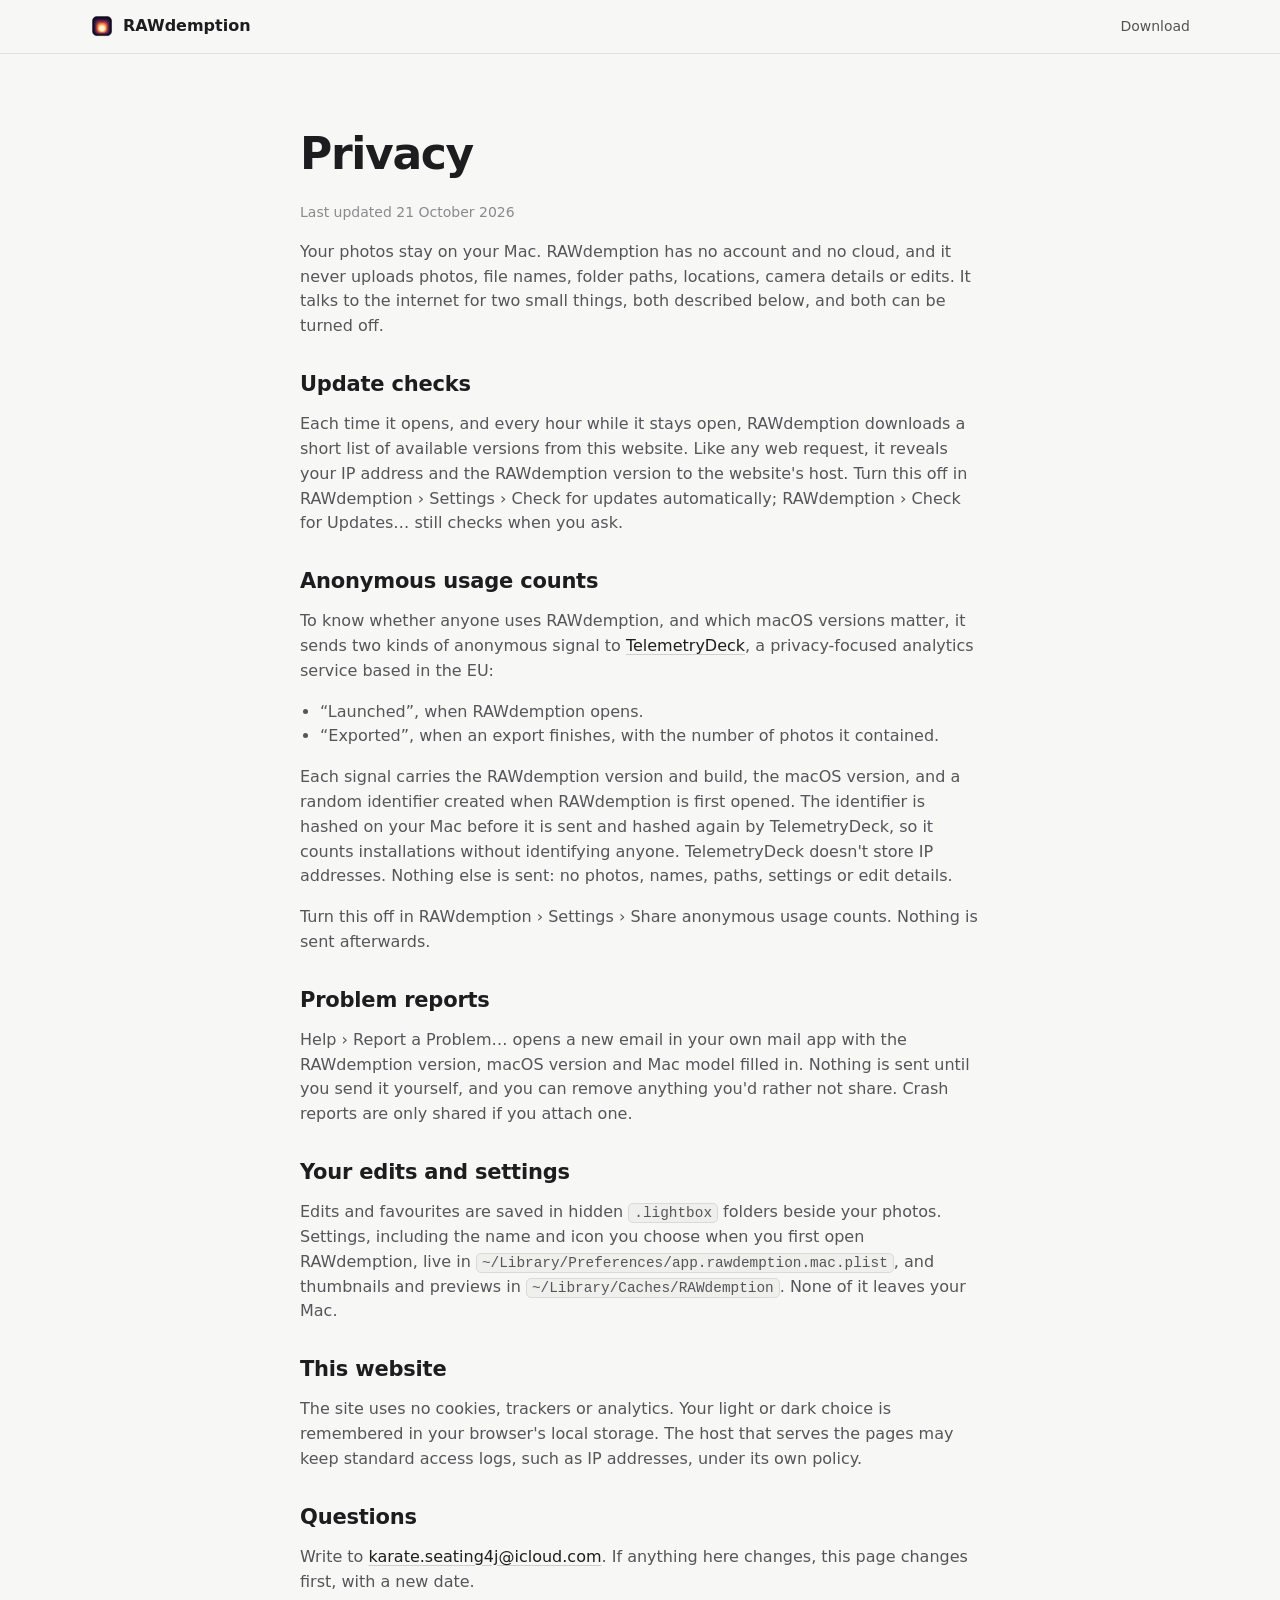
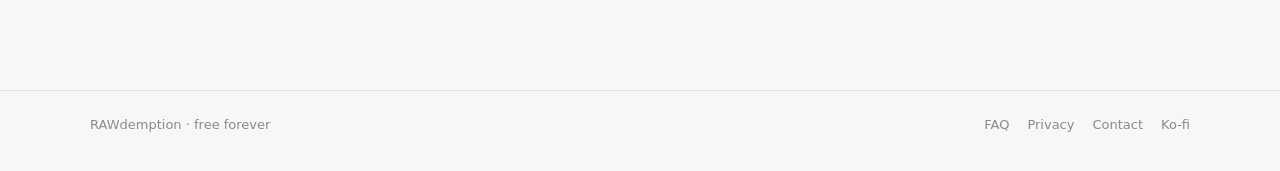
==== privacy.html @ 5b532ea3 "RAWdemption 0.9.7" ====
<!doctype html>
<html lang="en">
<head>
  <meta charset="utf-8">
  <meta name="viewport" content="width=device-width, initial-scale=1">
  <title>Privacy — RAWdemption</title>
  <meta name="description" content="What RAWdemption sends, and what it never does.">
  <link rel="icon" type="image/png" href="assets/favicon.png">
  <script>
    try { const t = localStorage.getItem("theme"); if (t === "light" || t === "dark") document.documentElement.dataset.theme = t; } catch (e) {}
  </script>
  <link rel="stylesheet" href="styles.css?v=4c919cba">
</head>
<body>

<nav class="nav solid">
  <div class="wrap">
    <a class="brand" href="./"><img src="assets/icon.png" alt="">RAWdemption</a>
    <div class="nav-links"><a href="./#download">Download</a></div>
  </div>
</nav>

<main class="doc">
  <div class="wrap">
    <h1>Privacy</h1>
    <p class="updated">Last updated 21 October 2026</p>

    <p>Your photos stay on your Mac. RAWdemption has no account and no cloud, and it never uploads photos, file names, folder paths, locations, camera details or edits. It talks to the internet for two small things, both described below, and both can be turned off.</p>

    <h2>Update checks</h2>
    <p>Each time it opens, and every hour while it stays open, RAWdemption downloads a short list of available versions from this website. Like any web request, it reveals your IP address and the RAWdemption version to the website's host. Turn this off in RAWdemption › Settings › Check for updates automatically; RAWdemption › Check for Updates… still checks when you ask.</p>

    <h2>Anonymous usage counts</h2>
    <p>To know whether anyone uses RAWdemption, and which macOS versions matter, it sends two kinds of anonymous signal to <a href="https://telemetrydeck.com/privacy/">TelemetryDeck</a>, a privacy-focused analytics service based in the EU:</p>
    <ul>
      <li>“Launched”, when RAWdemption opens.</li>
      <li>“Exported”, when an export finishes, with the number of photos it contained.</li>
    </ul>
    <p>Each signal carries the RAWdemption version and build, the macOS version, and a random identifier created when RAWdemption is first opened. The identifier is hashed on your Mac before it is sent and hashed again by TelemetryDeck, so it counts installations without identifying anyone. TelemetryDeck doesn't store IP addresses. Nothing else is sent: no photos, names, paths, settings or edit details.</p>
    <p>Turn this off in RAWdemption › Settings › Share anonymous usage counts. Nothing is sent afterwards.</p>

    <h2>Problem reports</h2>
    <p>Help › Report a Problem… opens a new email in your own mail app with the RAWdemption version, macOS version and Mac model filled in. Nothing is sent until you send it yourself, and you can remove anything you'd rather not share. Crash reports are only shared if you attach one.</p>

    <h2>Your edits and settings</h2>
    <p>Edits and favourites are saved in hidden <code>.lightbox</code> folders beside your photos. Settings, including the name and icon you choose when you first open RAWdemption, live in <code>~/Library/Preferences/app.rawdemption.mac.plist</code>, and thumbnails and previews in <code>~/Library/Caches/RAWdemption</code>. None of it leaves your Mac.</p>

    <h2>This website</h2>
    <p>The site uses no cookies, trackers or analytics. Your light or dark choice is remembered in your browser's local storage. The host that serves the pages may keep standard access logs, such as IP addresses, under its own policy.</p>

    <h2>Questions</h2>
    <p><span data-needs="contact">Write to <a class="addr" href="mailto:karate.seating4j@icloud.com" data-link="contact">karate.seating4j@icloud.com</a>. </span>If anything here changes, this page changes first, with a new date.</p>
  </div>
</main>

<footer>
  <div class="wrap">
    <span>RAWdemption · free forever</span>
    <div class="links">
      <a href="./#faq">FAQ</a>
      <a href="privacy.html">Privacy</a>
      <a href="mailto:karate.seating4j@icloud.com" data-link="contact">Contact</a>
      <a href="https://ko-fi.com/rawdemption" data-link="support">Ko-fi</a>
      <a href="#" data-link="patreon" hidden>Patreon</a>
    </div>
  </div>
</footer>
</body>
</html>
---- styles.css ----
/* RAWdemption — site. Flat like the app: neutral greys, solid panels, hairlines, one warm orange used sparingly. */

:root {
  --page: #f7f7f5; --page-2: #efefec; --card: #ffffff;
  --text: #1d1d1f; --text-2: #55555a; --text-3: #8a8a8f;
  --hairline: rgba(0, 0, 0, 0.09); --hairline-strong: rgba(0, 0, 0, 0.16);
  --btn: #1d1d1f; --btn-ink: #f7f7f5; --btn-hover: #333336;
  /* The app's own Light chrome */
  --w-panel: #f6f6f6; --w-panel-2: #ebebeb; --w-text: #1f1f1f; --w-text-2: #6b6b6b; --w-text-3: #9a9a9a; --w-hair: rgba(0, 0, 0, 0.1);
  --w-row: rgba(0, 0, 0, 0.06); --w-sel: rgba(0, 0, 0, 0.08); --knob: #919191; --track: rgba(0, 0, 0, 0.16); --fill: rgba(0, 0, 0, 0.42); --tick: rgba(0, 0, 0, 0.3);
  --brand: #e87333; --on-brand: #1a1a1a;
  --shadow: 0 30px 80px rgba(0, 0, 0, 0.16), 0 2px 6px rgba(0, 0, 0, 0.06);
  --canvas: #6b6b6b; --heart: #ff4d5e; --green: #34b35a;
  --ink: #09080f; --cream: #fff2d4;
  --ease: cubic-bezier(0.215, 0.61, 0.355, 1); --spring: cubic-bezier(0.34, 1.56, 0.64, 1);
  --font: -apple-system, BlinkMacSystemFont, "SF Pro Text", "SF Pro Display", "Inter", "Helvetica Neue", system-ui, sans-serif;
  color-scheme: light;
}
:root[data-theme="dark"] {
  --page: #111111; --page-2: #181818; --card: #1b1b1b;
  --text: #ececec; --text-2: #a1a1a6; --text-3: #6e6e73;
  --hairline: rgba(255, 255, 255, 0.09); --hairline-strong: rgba(255, 255, 255, 0.16);
  --btn: #ececec; --btn-ink: #141414; --btn-hover: #ffffff;
  --w-panel: #222222; --w-panel-2: #1b1b1b; --w-text: #ececec; --w-text-2: #a3a3a3; --w-text-3: #6f6f6f; --w-hair: rgba(255, 255, 255, 0.09);
  --w-row: rgba(255, 255, 255, 0.06); --w-sel: rgba(255, 255, 255, 0.09); --knob: #a6a6a6; --track: rgba(255, 255, 255, 0.18); --fill: rgba(255, 255, 255, 0.42); --tick: rgba(255, 255, 255, 0.3);
  --brand: #f58c4a; --shadow: 0 30px 80px rgba(0, 0, 0, 0.5), 0 0 0 0.5px rgba(0, 0, 0, 0.6);
  color-scheme: dark;
}
@media (prefers-color-scheme: dark) {
  :root:not([data-theme="light"]) {
    --page: #111111; --page-2: #181818; --card: #1b1b1b;
    --text: #ececec; --text-2: #a1a1a6; --text-3: #6e6e73;
    --hairline: rgba(255, 255, 255, 0.09); --hairline-strong: rgba(255, 255, 255, 0.16);
    --btn: #ececec; --btn-ink: #141414; --btn-hover: #ffffff;
    --w-panel: #222222; --w-panel-2: #1b1b1b; --w-text: #ececec; --w-text-2: #a3a3a3; --w-text-3: #6f6f6f; --w-hair: rgba(255, 255, 255, 0.09);
    --w-row: rgba(255, 255, 255, 0.06); --w-sel: rgba(255, 255, 255, 0.09); --knob: #a6a6a6; --track: rgba(255, 255, 255, 0.18); --fill: rgba(255, 255, 255, 0.42); --tick: rgba(255, 255, 255, 0.3);
    --brand: #f58c4a; --shadow: 0 30px 80px rgba(0, 0, 0, 0.5), 0 0 0 0.5px rgba(0, 0, 0, 0.6);
    color-scheme: dark;
  }
}

* { box-sizing: border-box; }
html { background: var(--page); scroll-behavior: smooth; }
body { margin: 0; background: var(--page); color: var(--text); font-family: var(--font); font-size: 16px; line-height: 1.55; -webkit-font-smoothing: antialiased; overflow-x: hidden;
  transition: background-color 0.3s var(--ease), color 0.3s var(--ease); }
img, canvas, svg { display: block; }
a { color: inherit; text-decoration: none; }
button { font: inherit; color: inherit; background: none; border: 0; padding: 0; cursor: pointer; }
.wrap { width: min(1100px, calc(100% - 32px)); margin: 0 auto; }

/* ---------- Controls: the app's lift on hover, compression on press ---------- */
.touch { transition: transform 0.3s var(--spring), background-color 0.2s var(--ease), color 0.2s, border-color 0.2s; }
.touch:hover { transform: translateY(-1px); }
.touch:active { transform: translateY(0.5px) scale(0.97); transition-duration: 0.08s; }
.btn { display: inline-flex; align-items: center; gap: 8px; padding: 10px 16px; border-radius: 9px; background: var(--btn); color: var(--btn-ink); font-weight: 600; font-size: 15px; }
.btn:hover { background: var(--btn-hover); }
.btn svg { width: 16px; height: 16px; }
.btn.quiet { background: transparent; color: var(--text); border: 1px solid var(--hairline-strong); font-weight: 500; }
.btn.quiet:hover { border-color: var(--text-3); }
.meta { color: var(--text-3); font-size: 13px; margin-top: 12px; }

/* ---------- Navigation ---------- */
.nav { position: fixed; inset: 0 0 auto 0; z-index: 50; height: 54px; display: flex; align-items: center; border-bottom: 1px solid transparent;
  color: rgba(255, 242, 212, 0.86); transition: background-color 0.3s var(--ease), border-color 0.3s, color 0.3s; }
.nav.solid { background: color-mix(in srgb, var(--page) 92%, transparent); border-bottom-color: var(--hairline); color: var(--text); }
.nav .wrap { display: flex; align-items: center; justify-content: space-between; }
.brand { display: flex; align-items: center; gap: 9px; font-weight: 600; }
.brand img { width: 24px; height: 24px; }
.nav-links { display: flex; align-items: center; gap: 24px; font-size: 14px; }
.nav-links a { opacity: 0.75; } .nav-links a:hover { opacity: 1; }
.theme { width: 30px; height: 30px; border-radius: 8px; display: grid; place-items: center; opacity: 0.75; }
.theme:hover { opacity: 1; background: rgba(128, 128, 128, 0.14); }
.theme svg { width: 16px; height: 16px; }
@media (max-width: 720px) { .nav-links a.opt { display: none; } }

/* ---------- Hero: the opening, then the seasons ---------- */
.hero { position: relative; height: 100vh; min-height: 620px; max-height: 1100px; overflow: hidden; background: var(--ink); }
.hero canvas { position: absolute; inset: 0; width: 100%; height: 100%; }
.hero-copy { position: absolute; left: 0; right: 0; top: 54%; text-align: center; padding: 0 16px; color: var(--cream);
  opacity: 0; transform: translateY(8px); transition: opacity 0.9s var(--ease), transform 0.9s var(--ease); }
.hero.ready .hero-copy { opacity: 1; transform: none; }
.hero h1 { margin: 0; font-size: clamp(44px, 6.6vw, 78px); line-height: 1; font-weight: 650; letter-spacing: -0.035em; text-shadow: 0 2px 30px rgba(9, 8, 15, 0.35); }
.hero .motto { margin: -14px auto 26px; font-size: clamp(15px, 1.6vw, 17px); color: rgba(255, 242, 212, 0.66); text-shadow: 0 1px 14px rgba(9, 8, 15, 0.55); }
.hero .lede { margin: 16px auto 26px; font-size: clamp(18px, 2.1vw, 22px); font-weight: 500; letter-spacing: -0.01em; color: rgba(255, 242, 212, 0.9); text-shadow: 0 1px 18px rgba(9, 8, 15, 0.5); }
.hero .btn { background: rgba(255, 242, 212, 0.94); color: #1a1420; }
.hero .btn:hover { background: #fff7e6; }
.hero .meta { color: rgba(255, 242, 212, 0.62); text-shadow: 0 1px 12px rgba(9, 8, 15, 0.6); }

/* ---------- Sections ---------- */
section { position: relative; }
.section { padding: 104px 0 24px; }
h2 { margin: 0; font-size: clamp(28px, 3.6vw, 40px); line-height: 1.1; font-weight: 650; letter-spacing: -0.025em; }
.sub { margin: 10px 0 0; color: var(--text-2); font-size: 17px; max-width: 620px; }
.reveal { opacity: 0; transform: translateY(18px); transition: opacity 0.8s var(--ease), transform 0.8s var(--ease); }
.reveal.in { opacity: 1; transform: none; }

/* ---------- The film: a fixed-size app window filmed by a moving camera ---------- */
.chapters { display: flex; gap: 4px; margin: 26px 0 14px; flex-wrap: wrap; }
.chapter { position: relative; padding: 7px 12px 9px; border-radius: 8px; color: var(--text-3); font-size: 14px; font-weight: 500; overflow: hidden; }
.chapter:hover { color: var(--text-2); background: var(--hairline); }
.chapter.on { color: var(--text); }
.chapter .bar { position: absolute; left: 12px; right: 12px; bottom: 3px; height: 2px; border-radius: 1px; background: var(--hairline-strong); }
.chapter .bar i { display: block; height: 100%; width: 0; border-radius: 1px; background: var(--brand); }
.film { position: relative; width: min(100%, calc((100vh - 250px) * 1.6)); aspect-ratio: 16 / 10; border-radius: 14px; overflow: hidden; background: var(--page-2); border: 1px solid var(--hairline); box-shadow: var(--shadow); }
.cam { position: absolute; left: 0; top: 0; width: 1200px; height: 750px; transform-origin: 0 0; transition: transform 0.9s cubic-bezier(0.65, 0, 0.35, 1); }
.film.instant .cam, .film.instant .cam * { transition: none !important; }
.caption { margin-top: 14px; color: var(--text-2); font-size: 15px; min-height: 24px; transition: opacity 0.25s var(--ease); }
.veil { position: absolute; inset: 0; z-index: 30; background: var(--page-2); opacity: 0; pointer-events: none; transition: opacity 0.38s var(--ease); }
.veil.show { opacity: 1; }

/* The mock window, in the app's palette for the current appearance */
.window { position: absolute; inset: 0; background: var(--w-panel-2); color: var(--w-text); font-size: 12px; user-select: none; -webkit-user-select: none; overflow: hidden; }
.titlebar { position: relative; z-index: 3; height: 40px; display: flex; align-items: center; gap: 8px; padding: 0 14px; background: var(--w-panel); border-bottom: 1px solid var(--w-hair); }
.lights { display: flex; gap: 8px; }
.lights i { width: 12px; height: 12px; border-radius: 50%; background: #ff5f57; box-shadow: inset 0 0 0 0.5px rgba(0, 0, 0, 0.2); }
.lights i:nth-child(2) { background: #febc2e; } .lights i:nth-child(3) { background: #28c840; }
.tb-title { position: absolute; left: 50%; transform: translateX(-50%); font-weight: 600; font-size: 13px; white-space: nowrap; }
.tb-tools { margin-left: auto; display: flex; align-items: center; gap: 4px; }
.tb-btn { position: relative; width: 28px; height: 26px; border-radius: 6px; display: grid; place-items: center; color: var(--w-text-2); transition: background-color 0.2s, color 0.2s; }
.tb-btn svg { width: 16px; height: 16px; }
.tb-btn.on { background: var(--w-sel); color: var(--w-text); }
.tb-btn.bolt { color: var(--brand); }
.tb-btn.ok { background: var(--green); color: #fff; }
.tb-search { width: 150px; height: 24px; border-radius: 6px; background: var(--w-row); border: 1px solid var(--w-hair); display: flex; align-items: center; gap: 6px; padding: 0 8px; color: var(--w-text-3); font-size: 11px; }
.tb-search svg { width: 11px; height: 11px; }
.window .ed-tools { display: none; }
.window.editing .ed-tools { display: flex; }
.window.editing .lib-tools { display: none; }
.done { padding: 4px 12px; border-radius: 999px; background: var(--brand); color: var(--on-brand); font-weight: 600; font-size: 11.5px; display: none; }
.window.tool .done { display: inline-block; }

.win-body { position: absolute; inset: 40px 0 0 0; display: flex; }
.sidebar { width: 190px; flex: none; background: var(--w-panel); border-right: 1px solid var(--w-hair); padding: 12px 8px; display: flex; flex-direction: column; gap: 2px; }
.sb-head { font-size: 10.5px; font-weight: 600; color: var(--w-text-3); padding: 10px 8px 4px; }
.sb-row { display: flex; align-items: center; gap: 8px; height: 26px; padding: 0 8px; border-radius: 6px; color: var(--w-text-2); }
.sb-row svg { width: 14px; height: 14px; flex: none; }
.sb-row .count { margin-left: auto; font-size: 11px; color: var(--w-text-3); font-variant-numeric: tabular-nums; }
.sb-row.sel { background: var(--w-sel); color: var(--w-text); }
.sb-row.new { animation: rowIn 0.6s var(--spring) both; }
@keyframes rowIn { from { opacity: 0; transform: translateX(-12px) scale(0.96); } }
.grid-area { flex: 1; position: relative; overflow: hidden; }
.grid { position: absolute; inset: 16px; }
.empty { position: absolute; inset: 0; display: grid; place-items: center; color: var(--w-text-3); font-size: 13px; transition: opacity 0.4s var(--ease); }

.cell { position: absolute; left: 0; top: 0; transition: transform 0.6s var(--ease), opacity 0.4s var(--ease); }
.cell > * { transition: opacity 0.4s var(--ease), transform 0.5s var(--spring), box-shadow 0.25s var(--ease); }
.cell.gone > * { opacity: 0; transform: translateY(8px) scale(0.92); }
.cell .frame { position: relative; border-radius: 6px; overflow: hidden; background: var(--w-row); }
.cell canvas { width: 100%; height: 100%; object-fit: cover; }
.cell.sel .frame { box-shadow: 0 0 0 2px var(--brand); }
.cell .name { margin-top: 5px; font-size: 10.5px; color: var(--w-text-2); text-align: center; white-space: nowrap; overflow: hidden; text-overflow: ellipsis; }
.cell .cap { font-size: 9.5px; color: var(--w-text-3); text-align: center; white-space: nowrap; }
.cell.sel .name span { background: var(--brand); color: var(--on-brand); border-radius: 4px; padding: 1px 5px; }
.cell .heart { position: absolute; right: 6px; bottom: 6px; width: 14px; height: 14px; color: var(--heart); opacity: 0; transform: scale(0.4); transition: transform 0.4s var(--spring), opacity 0.2s; }
.cell.fav .heart { opacity: 1; transform: none; }
.cell.hidden { opacity: 0; pointer-events: none; }
.cell canvas.over { position: absolute; inset: 0; opacity: 0; transition: opacity 0.8s var(--ease); }
.cell.edited canvas.over { opacity: 1; }
.paste-check { position: absolute; right: 5px; top: 5px; width: 16px; height: 16px; border-radius: 50%; background: var(--green); color: #fff; display: grid; place-items: center; transform: scale(0); transition: transform 0.4s var(--spring); }
.paste-check svg { width: 10px; height: 10px; }
.cell.pasted .paste-check { transform: scale(1); }

/* Popovers (sort, filter) */
.pop { position: absolute; z-index: 6; background: var(--w-panel); border: 1px solid var(--w-hair); border-radius: 10px; box-shadow: 0 16px 40px rgba(0, 0, 0, 0.22); padding: 6px;
  opacity: 0; transform: translateY(-6px) scale(0.98); transform-origin: top right; pointer-events: none; transition: opacity 0.25s var(--ease), transform 0.35s var(--spring); }
.pop.show { opacity: 1; transform: none; }
.pop .item { display: flex; align-items: center; gap: 8px; padding: 5px 10px; border-radius: 6px; color: var(--w-text); font-size: 12px; white-space: nowrap; transition: background-color 0.2s; }
.pop .item.on { background: var(--w-sel); }
.pop .item .ck { width: 12px; height: 12px; flex: none; color: var(--brand); opacity: 0; } .pop .item.on .ck { opacity: 1; }
.pop .head { font-size: 10.5px; font-weight: 600; color: var(--w-text-3); padding: 8px 10px 3px; }
.pop .box { width: 14px; height: 14px; border-radius: 4px; border: 1.5px solid var(--w-text-3); display: grid; place-items: center; transition: background-color 0.2s, border-color 0.2s; }
.pop .box svg { width: 10px; height: 10px; color: var(--on-brand); opacity: 0; transform: scale(0.4); transition: transform 0.3s var(--spring), opacity 0.2s; }
.pop .item.on .box { background: var(--brand); border-color: var(--brand); }
.pop .item.on .box svg { opacity: 1; transform: none; }
.pop .item.on.tick { background: transparent; }
.pop .item .n { margin-left: auto; padding-left: 16px; color: var(--w-text-3); font-size: 11px; }
.pop .foot { display: flex; justify-content: space-between; padding: 8px 10px 4px; border-top: 1px solid var(--w-hair); margin-top: 6px; color: var(--w-text-3); font-size: 11px; }

/* Editor */
.editor { position: absolute; inset: 40px 0 0 0; display: flex; background: var(--canvas); opacity: 0; pointer-events: none; transition: opacity 0.4s var(--ease); z-index: 2; }
.window.editing .editor { opacity: 1; }
.stage { flex: 1; position: relative; display: flex; flex-direction: column; min-width: 0; }
.photo-wrap { flex: 1; position: relative; display: grid; place-items: center; min-height: 0; }
.photo-box { position: relative; width: 760px; height: 507px; overflow: hidden; box-shadow: 0 6px 24px rgba(0, 0, 0, 0.25); transition: width 0.7s var(--ease), height 0.7s var(--ease); }
.photo-box canvas.photo { position: absolute; left: 50%; top: 50%; width: 760px; height: 507px; transform: translate(-50%, -50%); transition: transform 0.7s var(--ease); }
.window.cropping .photo-box { overflow: visible; box-shadow: none; }
.crop-box { position: absolute; border: 1px solid rgba(255, 255, 255, 0.9); box-shadow: 0 0 0 9999px rgba(80, 80, 80, 0.55); transition: all 0.8s var(--ease); opacity: 0; pointer-events: none; }
.window.cropping .crop-box { opacity: 1; }
.crop-box::before { content: ""; position: absolute; inset: 0;
  background-image: linear-gradient(90deg, transparent calc(33.33% - 0.5px), rgba(255,255,255,.4) calc(33.33% - 0.5px), rgba(255,255,255,.4) calc(33.33% + 0.5px), transparent calc(33.33% + 0.5px), transparent calc(66.67% - 0.5px), rgba(255,255,255,.4) calc(66.67% - 0.5px), rgba(255,255,255,.4) calc(66.67% + 0.5px), transparent calc(66.67% + 0.5px)),
    linear-gradient(0deg, transparent calc(33.33% - 0.5px), rgba(255,255,255,.4) calc(33.33% - 0.5px), rgba(255,255,255,.4) calc(33.33% + 0.5px), transparent calc(33.33% + 0.5px), transparent calc(66.67% - 0.5px), rgba(255,255,255,.4) calc(66.67% - 0.5px), rgba(255,255,255,.4) calc(66.67% + 0.5px), transparent calc(66.67% + 0.5px)); }
.crop-box i { position: absolute; width: 16px; height: 16px; border: 0 solid #fff; }
.crop-box i:nth-child(1) { left: -3px; top: -3px; border-width: 3px 0 0 3px; } .crop-box i:nth-child(2) { right: -3px; top: -3px; border-width: 3px 3px 0 0; }
.crop-box i:nth-child(3) { left: -3px; bottom: -3px; border-width: 0 0 3px 3px; } .crop-box i:nth-child(4) { right: -3px; bottom: -3px; border-width: 0 3px 3px 0; }
.crop-bar { position: absolute; left: 50%; bottom: 14px; transform: translateX(-50%); z-index: 3; display: flex; align-items: center; gap: 14px; padding: 8px 12px; border-radius: 10px;
  background: var(--w-panel); border: 1px solid var(--w-hair); opacity: 0; pointer-events: none; transition: opacity 0.3s; width: 500px; }
.window.cropping .crop-bar { opacity: 1; }
.crop-bar { width: 560px; }
.crop-bar .slider { flex: 1; }
.crop-bar .cdone { padding: 4px 12px; border-radius: 999px; background: var(--brand); color: var(--on-brand); font-weight: 600; font-size: 11.5px; }
.mask-ring { position: absolute; z-index: 2; border: 1.5px solid rgba(255, 255, 255, 0.9); border-radius: 50%; box-shadow: 0 0 0 1px rgba(0, 0, 0, 0.25); opacity: 0; transition: opacity 0.3s; }
.mask-ring::after { content: ""; position: absolute; left: 50%; top: 50%; width: 8px; height: 8px; margin: -4px; border-radius: 50%; background: #fff; box-shadow: 0 0 0 1px rgba(0, 0, 0, 0.3); }
.mask-tint { position: absolute; z-index: 1; border-radius: 50%; background: radial-gradient(closest-side, rgba(245, 140, 74, 0.6), rgba(245, 140, 74, 0.45) 55%, rgba(245, 140, 74, 0)); opacity: 0; transition: opacity 0.45s; pointer-events: none; }
.window.masking .mask-ring.on { opacity: 1; }
.notice { position: absolute; left: 50%; bottom: 14px; transform: translate(-50%, 8px); z-index: 4; padding: 6px 12px; border-radius: 999px; background: var(--w-panel); border: 1px solid var(--w-hair);
  color: var(--w-text); font-size: 11.5px; display: flex; align-items: center; gap: 6px; opacity: 0; transition: opacity 0.3s, transform 0.4s var(--spring); white-space: nowrap; }
.notice.show { opacity: 1; transform: translate(-50%, 0); }
.notice svg { width: 11px; height: 11px; color: var(--green); }
.strip { height: 70px; flex: none; background: var(--w-panel); border-top: 1px solid var(--w-hair); display: flex; gap: 6px; padding: 8px 10px; overflow: hidden; }
.strip .st { position: relative; height: 100%; aspect-ratio: 3 / 2; border-radius: 4px; overflow: hidden; flex: none; transition: box-shadow 0.25s; }
.strip .st canvas { position: absolute; inset: 0; width: 100%; height: 100%; }
.strip .st canvas.over { opacity: 0; transition: opacity 0.8s var(--ease); }
.strip .st.edited canvas.over { opacity: 1; }
.strip .st { transition: transform 0.35s var(--spring); }
.strip .st::after { content: ""; position: absolute; inset: 0; border-radius: 4px; box-shadow: inset 0 0 0 2px var(--brand); opacity: 0; transition: opacity 0.2s; z-index: 2; }
.strip .st.cur::after, .strip .st.pick::after { opacity: 1; }
.strip .st.pick { transform: translateY(-2px); }
.strip .st .paste-check { z-index: 3; }
.strip .st .paste-check { right: 3px; top: 3px; width: 14px; height: 14px; }
.strip .st.pasted .paste-check { transform: scale(1); }

.inspector { width: 252px; flex: none; background: var(--w-panel); border-left: 1px solid var(--w-hair); position: relative; overflow: hidden; }
.pane { position: absolute; inset: 0; padding: 10px 14px; transition: opacity 0.35s var(--ease); }
.pane.masks { opacity: 0; pointer-events: none; }
.window.masking .pane.adjust { opacity: 0; } .window.masking .pane.masks { opacity: 1; }
.scroller { transition: transform 1.6s cubic-bezier(0.45, 0, 0.25, 1); }
.histo { height: 62px; margin: 2px 0 6px; border-radius: 6px; background: var(--w-row); overflow: hidden; }
.histo canvas { width: 100%; height: 100%; }
.group-h { display: flex; align-items: center; justify-content: space-between; font-size: 11.5px; font-weight: 600; padding: 9px 0 2px; border-top: 1px solid var(--w-hair); margin-top: 4px; }
.group-h svg { width: 12px; height: 12px; color: var(--w-text-3); }
.tiles { display: grid; grid-template-columns: repeat(3, 1fr); gap: 6px; margin: 8px 0 10px; }
.tiles b { display: grid; place-items: center; gap: 4px; padding: 9px 0 7px; border-radius: 8px; background: var(--w-row); font-weight: 500; font-size: 10.5px; color: var(--w-text-2); transition: background-color 0.2s, color 0.2s; }
.tiles b svg { width: 18px; height: 18px; }
.tiles b.on { background: var(--brand); color: var(--on-brand); }
.mrow { display: flex; align-items: center; gap: 8px; padding: 6px 8px; border-radius: 6px; background: var(--w-sel); font-size: 11.5px; margin-bottom: 6px; opacity: 0; transform: translateY(-4px); transition: opacity 0.3s, transform 0.4s var(--spring); }
.mrow.show { opacity: 1; transform: none; }
.mrow svg { width: 13px; height: 13px; color: var(--brand); }

/* The app's slider: 2 px track, fill from the default, a tick there, a thin capsule knob that widens when held */
.slider { height: 38px; position: relative; cursor: ew-resize; touch-action: none; }
.slider .lab { display: flex; justify-content: space-between; height: 15px; font-size: 11px; }
.slider .lab .v { color: var(--w-text-2); font-variant-numeric: tabular-nums; }
.slider .lab .v.mod { color: var(--w-text); }
.slider .zone { position: absolute; left: 0; right: 0; top: 17px; height: 22px; }
.slider .track { position: absolute; left: 8px; right: 8px; top: 10px; height: 2px; border-radius: 1px; background: var(--track); }
.slider .fill { position: absolute; top: 10px; height: 2px; border-radius: 1px; background: var(--fill); }
.slider .tick { position: absolute; top: 6.5px; width: 1px; height: 9px; background: var(--tick); }
.slider .knob { position: absolute; top: 0; width: 16px; height: 22px; display: grid; place-items: center; }
.slider .knob i { display: block; width: 5px; height: 16px; border-radius: 999px; background: var(--knob); box-shadow: 0 0 0 1.5px var(--w-panel); transition: width 0.3s var(--spring), height 0.3s var(--spring); }
.slider:hover .knob i { width: 7px; height: 20px; }
.slider.held .knob i { width: 9px; height: 16px; }
.slider.temp .track { background: linear-gradient(90deg, rgb(77,128,242), rgb(217,217,217), rgb(250,204,64)); }
.slider.tint .track { background: linear-gradient(90deg, rgb(77,191,89), rgb(217,217,217), rgb(217,89,204)); }
.slider.hue .track { background: linear-gradient(90deg, #f33, #fd3, #3c3, #3cc, #36f, #c3e, #f33); }
.slider.sat .track { background: linear-gradient(90deg, rgb(153,153,153), rgb(242,64,51)); }
.slider.vib .track { background: linear-gradient(90deg, rgb(153,153,153), rgb(140,173,209), rgb(115,77,250)); }
.slider.temp .fill, .slider.tint .fill, .slider.hue .fill, .slider.sat .fill, .slider.vib .fill { opacity: 0; }

/* Export panel */
.dim { position: absolute; inset: 0; background: rgba(0, 0, 0, 0.25); opacity: 0; transition: opacity 0.3s var(--ease); z-index: 4; pointer-events: none; }
.export { position: absolute; left: 50%; top: 50%; width: 360px; transform: translate(-50%, -46%) scale(0.97); opacity: 0; z-index: 5; pointer-events: none;
  background: var(--w-panel); border: 1px solid var(--w-hair); border-radius: 12px; padding: 16px; box-shadow: 0 24px 60px rgba(0, 0, 0, 0.35);
  transition: opacity 0.3s var(--ease), transform 0.4s var(--spring); }
.window.exporting .dim { opacity: 1; }
.window.exporting .export { opacity: 1; transform: translate(-50%, -50%); }
.ex-title { font-weight: 600; font-size: 13px; margin-bottom: 10px; display: flex; align-items: center; gap: 8px; }
.ex-title svg { width: 14px; height: 14px; color: var(--brand); }
.ex-row { display: flex; align-items: center; justify-content: space-between; gap: 10px; margin: 8px 0; font-size: 11.5px; color: var(--w-text-2); }
.ex-row .slider { flex: 1; max-width: 220px; }
.ex-size { font-size: 11px; color: var(--w-text-3); text-align: right; margin-top: -2px; font-variant-numeric: tabular-nums; }
.seg { display: inline-flex; background: var(--w-row); border-radius: 7px; padding: 2px; position: relative; }
.seg b { position: relative; z-index: 1; padding: 3px 9px; font-weight: 500; font-size: 11px; color: var(--w-text-2); border-radius: 5px; transition: color 0.2s; }
.seg b.on { color: var(--w-text); }
.seg .pill { position: absolute; top: 2px; bottom: 2px; border-radius: 5px; background: var(--w-sel); box-shadow: 0 0.5px 1.5px rgba(0, 0, 0, 0.15); transition: left 0.35s var(--ease), width 0.35s var(--ease); }
.ex-go { margin-top: 14px; display: flex; justify-content: flex-end; gap: 8px; }
.ex-go .cancel { padding: 5px 12px; border-radius: 999px; background: var(--w-row); font-size: 11.5px; }
.ex-go .go { padding: 5px 14px; border-radius: 999px; background: var(--brand); color: var(--on-brand); font-weight: 600; font-size: 11.5px; display: inline-flex; align-items: center; gap: 5px; }
.ex-go .go svg { width: 11px; height: 11px; }
.progress { position: absolute; left: 0; right: 0; top: 38px; height: 2px; z-index: 6; }
.progress i { display: block; height: 100%; width: 0; background: var(--brand); transition: width 1.1s var(--ease); }

.sdcard { position: absolute; z-index: 9; left: 50%; top: 50%; width: 132px; height: 166px; margin: -83px 0 0 -66px; opacity: 0; transform: translateY(30px) scale(0.9);
  transition: opacity 0.4s var(--ease), transform 0.8s var(--spring); filter: drop-shadow(0 24px 40px rgba(0, 0, 0, 0.4)); }
.sdcard.show { opacity: 1; transform: none; }
.sdcard.into { opacity: 0; transform: translate(-480px, -210px) scale(0.18); transition: opacity 0.6s 0.25s var(--ease), transform 0.8s cubic-bezier(0.55, 0, 0.3, 1); }
.sdcard svg { width: 100%; height: 100%; }

.cursor { position: absolute; left: 0; top: 0; width: 22px; height: 22px; z-index: 20; pointer-events: none; transition: transform 0.7s var(--ease); filter: drop-shadow(0 2px 3px rgba(0, 0, 0, 0.4)); }
.cursor svg { width: 100%; height: 100%; transition: transform 0.12s; transform-origin: 4px 3px; }
.cursor.press svg { transform: scale(0.82); }
.cursor .ripple { position: absolute; left: -9px; top: -10px; width: 26px; height: 26px; border-radius: 50%; border: 2px solid rgba(255, 255, 255, 0.75); opacity: 0; }
.cursor.rip .ripple { animation: ripple 0.5s var(--ease); }
@keyframes ripple { from { opacity: 0.9; transform: scale(0.3); } to { opacity: 0; transform: scale(1.4); } }
.key { position: absolute; z-index: 21; padding: 4px 10px; border-radius: 7px; background: rgba(20, 20, 20, 0.82); color: #fff; font-size: 13px; font-weight: 600; opacity: 0; transform: translateY(6px); transition: opacity 0.2s, transform 0.3s var(--spring); }
.key.show { opacity: 1; transform: none; }

/* ---------- Feel: the app's controls up close (a second film) ---------- */
.feel-film { aspect-ratio: 16 / 9; width: min(100%, calc((100vh - 220px) * 16 / 9)); }
.feel-film .cam { width: 1200px; height: 675px; }
.feel-film .cursor { width: 30px; height: 30px; }
.feel-film .titlebar .ib { width: 32px; height: 28px; border-radius: 7px; }
.feel-film .titlebar .ib svg { width: 17px; height: 17px; }
.feel-film .photo-box .reel { position: absolute; inset: 0; display: flex; transition: transform 0.32s cubic-bezier(0.215, 0.61, 0.355, 1), filter 0.2s; }
.feel-film .photo-box .reel canvas { flex: none; width: 760px; height: 507px; }
.feel-film .pane { padding-top: 14px; }
.ib { position: relative; width: 40px; height: 36px; border-radius: 9px; display: grid; place-items: center; color: var(--w-text-2); cursor: pointer; transition: background-color 0.2s, color 0.25s; }
.ib:hover { background: var(--w-row); }
.ib svg { width: 20px; height: 20px; position: relative; z-index: 1; }
.ib .g { display: grid; place-items: center; transition: transform 0.45s var(--spring); }
.ib.popping .g { animation: popping 0.42s var(--spring); }
@keyframes popping { 0% { transform: scale(1); } 35% { transform: scale(1.25); } 100% { transform: scale(1); } }
.ib .ring { position: absolute; inset: 7px; border-radius: 50%; border: 2px solid currentColor; opacity: 0; pointer-events: none; }
.ib.burst .ring { animation: burst 0.5s var(--ease); }
@keyframes burst { from { opacity: 0.6; transform: scale(0.8); } to { opacity: 0; transform: scale(1.9); } }
.ib .badge { position: absolute; right: 2px; top: 2px; width: 14px; height: 14px; border-radius: 50%; background: var(--green); color: #fff; display: grid; place-items: center; transform: scale(0); transition: transform 0.35s var(--spring); z-index: 2; }
.ib .badge svg { width: 9px; height: 9px; }
.ib.ok { color: var(--green); } .ib.ok .badge { transform: scale(1); }
.ib.heart.on { color: var(--heart); }
.ib.heart .fillh { color: var(--heart); clip-path: inset(100% 0 0 0); transition: clip-path 0.36s cubic-bezier(0.3, 0, 0.2, 1); }
.ib.heart.on .fillh { clip-path: inset(0 0 0 0); }
.ib.crop.on { color: rgb(77, 189, 194); } .ib.crop.on .g { transform: rotate(180deg); }
.ib.masks.on { color: rgb(255, 115, 0); }
.ib .g { display: grid; } .ib .g > svg { grid-area: 1 / 1; transition: opacity 0.2s; }
.ib .g > .alt { opacity: 0; } .ib.on .g > .alt { opacity: 1; } .ib.on .g > .main { opacity: 0; }
.ib.bolt { color: var(--brand); }
.ib.bolt.strike .g { animation: strike 0.5s var(--spring); }
@keyframes strike { 0% { transform: none; filter: none; } 30% { transform: scale(1.22) rotate(-10deg); filter: drop-shadow(0 0 6px var(--brand)) brightness(1.25); } 100% { transform: none; filter: none; } }
.ib.copy .front { transition: transform 0.4s var(--spring); }
.ib.copy.lift .front { transform: translate(-2px, -3px); }
.ib.paste .page { transition: transform 0.42s cubic-bezier(0.5, 0, 0.75, 0), opacity 0.2s; transform: translateY(-9px); opacity: 0; }
.ib.paste.drop .page { transform: none; opacity: 1; }
.ib svg .front, .ib svg .page, .ib svg .board2 { transform-box: fill-box; }
.ib.paste .board2 { transition: transform 0.25s var(--spring); transform-origin: 50% 100%; }
.ib.paste.give .board2 { transform: scaleY(0.9); }
.revert { display: flex; align-items: center; justify-content: center; gap: 6px; width: 100%; margin-top: 6px; padding: 7px; border-radius: 8px; background: var(--w-row); color: var(--w-text); font-size: 12px; cursor: pointer; }
.revert:active { transform: scale(0.98); }
.revert svg { width: 12px; height: 12px; transition: transform 0.6s var(--spring); }

.mrows { display: flex; flex-direction: column; gap: 4px; }
.mr { display: flex; align-items: center; gap: 8px; height: 34px; padding: 0 8px; border-radius: 7px; background: var(--w-row); transition: background-color 0.2s, opacity 0.3s, transform 0.45s var(--spring), height 0.35s var(--ease), margin 0.35s; }
.mr.sel { background: var(--w-sel); }
.mr.new { animation: rowGrow 0.5s var(--spring) both; }
@keyframes rowGrow { from { opacity: 0; transform: translateY(-6px) scale(0.97); height: 0; } }
.mr .kind { width: 15px; height: 15px; color: rgb(255, 115, 0); flex: none; }
.mr .nm { flex: 1; }
.mr .ib { width: 28px; height: 26px; border-radius: 6px; }
.mr .ib svg { width: 15px; height: 15px; }
.mr .ib.inv .g { transition: transform 0.42s var(--spring); }
.mr .ib.inv.on .g { transform: rotate(180deg); }
.mr.off .nm, .mr.off .kind { opacity: 0.35; }
.mr .ib.eye.off { color: var(--w-text-3); }
.addrow { display: inline-flex; align-items: center; gap: 6px; margin-top: 8px; padding: 6px 10px; border-radius: 8px; background: var(--w-row); cursor: pointer; font-size: 12px; }
.addrow svg { width: 12px; height: 12px; }

.ex-cap { display: inline-flex; align-items: center; gap: 7px; padding: 9px 18px; border-radius: 999px; background: var(--brand); color: var(--on-brand); font-weight: 600; font-size: 13px; cursor: pointer; margin: 26px auto 0; transition: filter 0.2s, transform 0.25s var(--spring); }
.ex-cap:hover { filter: brightness(1.06); } .ex-cap:active { transform: scale(0.96); }
.ex-cap svg { width: 13px; height: 13px; }
.ex-cap.strike svg { animation: strike 0.5s var(--spring); }
.charge { position: relative; height: 6px; border-radius: 3px; background: var(--w-row); overflow: hidden; margin: 22px 6px 0; }
.charge i { position: absolute; left: 0; top: 0; bottom: 0; width: 0; border-radius: 3px; background: linear-gradient(90deg, color-mix(in srgb, var(--brand) 70%, transparent), var(--brand) 85%, #ffd2a8); }
.charge i::after { content: ""; position: absolute; inset: 0; background: linear-gradient(90deg, transparent, rgba(255, 255, 255, 0.55), transparent); background-size: 40% 100%; background-repeat: no-repeat; animation: run 0.9s linear infinite; }
@keyframes run { from { background-position: -40% 0; } to { background-position: 140% 0; } }
.exdone { display: flex; align-items: center; justify-content: center; gap: 8px; margin-top: 16px; color: var(--w-text-2); opacity: 0; transform: translateY(4px); transition: opacity 0.3s, transform 0.4s var(--spring); }
.exdone.show { opacity: 1; transform: none; }
.exdone .disc { width: 20px; height: 20px; border-radius: 50%; background: var(--brand); color: var(--on-brand); display: grid; place-items: center; transform: scale(0.3); transition: transform 0.45s var(--spring); }
.exdone.show .disc { transform: scale(1); }
.exdone .disc svg { width: 11px; height: 11px; }

/* ---------- Features ---------- */
.features { display: grid; grid-template-columns: repeat(3, 1fr); gap: 14px; margin-top: 30px; }
@media (max-width: 960px) { .features { grid-template-columns: repeat(2, 1fr); } }
@media (max-width: 640px) { .features { grid-template-columns: 1fr; } }
.tile { position: relative; border-radius: 14px; background: var(--card); border: 1px solid var(--hairline); overflow: hidden; cursor: pointer; transition: transform 0.35s var(--spring), border-color 0.3s; }
.tile:hover { transform: translateY(-2px); border-color: var(--hairline-strong); }
.tile:active { transform: scale(0.99); transition-duration: 0.1s; }
.tile .demo { height: 210px; position: relative; overflow: hidden; background: var(--w-panel-2); border-bottom: 1px solid var(--hairline); color: var(--w-text); }
.tile .txt { padding: 14px 16px 16px; }
.tile h3 { margin: 0; font-size: 16px; font-weight: 600; display: flex; align-items: center; gap: 8px; }
.tile h3 kbd { margin-left: auto; font-family: var(--font); font-size: 11px; font-weight: 500; color: var(--text-3); border: 1px solid var(--hairline-strong); border-bottom-width: 2px; border-radius: 5px; padding: 0 6px; }
.tile p { margin: 5px 0 0; color: var(--text-2); font-size: 14px; line-height: 1.45; }
.mini-grid { position: absolute; inset: 16px; }
.mini-grid .cell .frame { border-radius: 5px; }
.mini-tools { position: absolute; left: 16px; top: 12px; display: flex; gap: 6px; z-index: 3; }
.chip { font-size: 10.5px; padding: 3px 9px; border-radius: 999px; background: var(--w-panel); color: var(--w-text-2); border: 1px solid var(--w-hair); display: inline-flex; align-items: center; gap: 5px; transition: background-color 0.3s, color 0.3s; }
.chip svg { width: 10px; height: 10px; }
.chip em { font-style: normal; }
.chip.on { background: var(--brand); color: var(--on-brand); border-color: transparent; }
.chip.ok { background: var(--green); color: #fff; border-color: transparent; }
.heart-big { position: absolute; left: 50%; top: 50%; width: 56px; height: 56px; margin: -28px 0 0 -28px; color: var(--heart); z-index: 4; opacity: 0; transform: scale(0.3); }
.heart-big.beat { animation: heartPop 0.9s var(--spring); }
@keyframes heartPop { 0% { opacity: 0; transform: scale(0.3); } 35% { opacity: 1; transform: scale(1.15); } 70% { opacity: 1; transform: scale(1); } 100% { opacity: 0; transform: scale(1.05) translateY(-6px); } }
.mask-demo, .crop-demo, .print-demo { position: absolute; inset: 0; display: grid; place-items: center; background: var(--canvas); }
.mask-demo canvas, .crop-demo canvas { width: 78%; height: auto; }
.mask-demo .mask-ring { opacity: 1; }
.crop-demo .crop-box { opacity: 1; box-shadow: 0 0 0 999px rgba(0, 0, 0, 0.45); transition: all 1.1s var(--ease); }
.crop-label { position: absolute; bottom: 12px; left: 50%; transform: translateX(-50%); z-index: 3; }
.print-demo { background: var(--w-panel-2); }
.print-stack { position: relative; width: 60%; aspect-ratio: 1; }
.print-stack canvas { position: absolute; left: 50%; top: 50%; width: 82%; transform: translate(-50%, -50%); box-shadow: 0 12px 26px rgba(0, 0, 0, 0.3); transition: transform 0.9s var(--spring), opacity 0.4s; border-radius: 1px; }

/* ---------- Why ---------- */
.letter { max-width: 640px; }
.letter p { font-size: 18px; line-height: 1.65; margin: 0 0 16px; color: var(--text); }
.letter p.soft { color: var(--text-2); font-size: 16px; }
.letter .row { display: flex; gap: 10px; flex-wrap: wrap; margin-top: 22px; }

/* ---------- Download ---------- */
.final { padding: 96px 0 100px; }
.final-row { display: flex; align-items: center; gap: 22px; flex-wrap: wrap; }
.final img.icon { width: 76px; height: 76px; transition: transform 0.6s var(--spring); }
.final img.icon:hover { transform: rotate(-4deg) scale(1.04); }
.final .row { display: flex; gap: 10px; flex-wrap: wrap; margin-top: 22px; }
.specs { color: var(--text-3); font-size: 14px; margin-top: 18px; }
.firstrun { margin-top: 8px; color: var(--text-3); font-size: 13px; max-width: 620px; }

footer { border-top: 1px solid var(--hairline); padding: 24px 0 36px; color: var(--text-3); font-size: 13px; }
footer .wrap { display: flex; justify-content: space-between; gap: 16px; flex-wrap: wrap; }

@media (prefers-reduced-motion: reduce) {
  *, *::before, *::after { animation-duration: 0.01ms !important; transition-duration: 0.01ms !important; }
  html { scroll-behavior: auto; }
}

/* ---------- Questions ---------- */
.faq { max-width: 720px; margin-top: 22px; border-top: 1px solid var(--hairline); }
.faq details { border-bottom: 1px solid var(--hairline); }
.faq summary { list-style: none; cursor: pointer; padding: 16px 30px 16px 0; position: relative; font-size: 17px; font-weight: 550; }
.faq summary::-webkit-details-marker { display: none; }
.faq summary::after { content: ""; position: absolute; right: 6px; top: 50%; width: 8px; height: 8px; margin-top: -6px;
  border-right: 1.8px solid var(--text-3); border-bottom: 1.8px solid var(--text-3); transform: rotate(45deg); transition: transform 0.3s var(--spring); }
.faq details[open] summary::after { transform: translateY(3px) rotate(225deg); }
.faq summary:hover::after { border-color: var(--text); }
.faq details p { margin: -4px 0 18px; color: var(--text-2); max-width: 660px; }
.faq a, .doc a { color: var(--text); text-decoration: underline; text-decoration-color: var(--hairline-strong); text-underline-offset: 3px; }
.faq a:hover, .doc a:hover { text-decoration-color: var(--brand); }
code { font: 0.9em ui-monospace, SFMono-Regular, Menlo, monospace; background: var(--page-2); border: 1px solid var(--hairline); border-radius: 5px; padding: 1px 5px; }
footer .links { display: flex; gap: 18px; flex-wrap: wrap; }
footer a:hover { color: var(--text); }
[hidden] { display: none !important; }

/* ---------- Plain pages (privacy) ---------- */
.doc { padding: 120px 0 80px; }
.doc .wrap { max-width: 680px; }
.doc h1 { margin: 0 0 8px; font-size: clamp(32px, 4vw, 44px); letter-spacing: -0.03em; font-weight: 650; }
.doc h2 { font-size: 21px; margin: 34px 0 8px; letter-spacing: -0.01em; }
.doc p, .doc li { color: var(--text-2); }
.doc ul { padding-left: 20px; }
.doc .updated { color: var(--text-3); font-size: 14px; }

/* ---------- Why: the letter, and what the renewal adds up to ---------- */
.why-grid { display: grid; grid-template-columns: minmax(0, 640px) minmax(0, 1fr); gap: 56px; align-items: start; margin-top: 18px; }
@media (max-width: 960px) { .why-grid { grid-template-columns: 1fr; gap: 28px; } }
/* What the renewal adds up to: one scene per step, the amount counting up. Always a night stage, like the hero. */
.spend { border-radius: 16px; overflow: hidden; border: 1px solid var(--hairline); background: var(--card); position: sticky; top: 80px; }
.spend-stage { position: relative; aspect-ratio: 4 / 3; background: #110e1b; color: var(--cream); }
.spend-stage svg { position: absolute; inset: 0; width: 100%; height: 100%; }
.spend .scene { opacity: 0; transform: scale(0.96); transform-origin: 50% 55%; transition: opacity 0.7s var(--ease), transform 1.2s var(--spring); }
.spend .scene.on { opacity: 1; transform: none; }
.spend .twinkle { animation: sp-twinkle 3.2s ease-in-out infinite; }
.spend .flame { transform-box: fill-box; transform-origin: 50% 100%; animation: sp-flick 0.9s ease-in-out infinite; }
.spend .flame.f2 { animation-duration: 0.7s; animation-delay: 0.2s; }
.spend .tentlight { animation: sp-twinkle 2.6s ease-in-out infinite; }
.spend .flight { stroke-dashoffset: 400; }
.spend .scene.on .flight { animation: sp-fly 2.2s var(--ease) forwards; }
@keyframes sp-twinkle { 0%, 100% { opacity: 0.35; } 50% { opacity: 1; } }
@keyframes sp-flick { 0%, 100% { transform: scale(1, 1); } 40% { transform: scale(0.94, 1.1) skewX(3deg); } 70% { transform: scale(1.04, 0.95); } }
@keyframes sp-fly { from { stroke-dashoffset: 400; } to { stroke-dashoffset: 0; } }
.spend-tag { position: absolute; left: 18px; top: 14px; display: flex; flex-direction: column; text-shadow: 0 1px 12px rgba(9, 8, 15, 0.6); }
.spend-sum { font-size: 34px; font-weight: 700; letter-spacing: -0.02em; font-variant-numeric: tabular-nums; line-height: 1.1; }
.spend-years { font-size: 13px; opacity: 0.78; }
.spend-what { position: absolute; left: 18px; right: 18px; bottom: 14px; font-size: 15px; font-weight: 550; text-shadow: 0 1px 12px rgba(9, 8, 15, 0.7);
  transition: opacity 0.3s var(--ease), transform 0.5s var(--spring); }
.spend-what.swap { opacity: 0; transform: translateY(6px); transition-duration: 0s; }
.spend-steps { position: relative; display: flex; justify-content: space-between; padding: 14px 14px 12px; }
.spend-line { position: absolute; left: 34px; right: 34px; top: 20px; height: 2px; background: var(--hairline-strong); border-radius: 2px; }
.spend-fill { height: 100%; width: 0; background: var(--brand); border-radius: 2px; transition: width 0.7s var(--ease); }
.spend-steps button { position: relative; padding: 16px 4px 0; font-size: 12px; color: var(--text-3); min-width: 40px; }
.spend-steps button::before { content: ""; position: absolute; left: 50%; top: 1px; width: 10px; height: 10px; margin-left: -5px; border-radius: 50%;
  background: var(--card); border: 2px solid var(--hairline-strong); transition: background-color 0.3s, border-color 0.3s, transform 0.4s var(--spring); }
.spend-steps button.past::before { background: var(--brand); border-color: var(--brand); }
.spend-steps button.on { color: var(--text); font-weight: 600; }
.spend-steps button.on::before { background: var(--brand); border-color: var(--brand); transform: scale(1.3); }
.spend-steps button:hover { color: var(--text); }
@media (max-width: 960px) { .spend { position: static; max-width: 560px; } }

/* ---------- Beta ---------- */
/* Out of the flow (absolute, at its natural place after the name), so the name stays centred. */
.hero h1 .beta { position: absolute; margin: 0.32em 0 0 0.3em; padding: 3px 7px; border: 1px solid rgba(255, 242, 212, 0.45); border-radius: 6px;
  font-size: 13px; font-weight: 600; letter-spacing: 0.08em; text-transform: uppercase; line-height: 1; text-shadow: none; color: rgba(255, 242, 212, 0.85); }
.beta-note { margin-top: 14px; color: var(--text-2); font-size: 14px; max-width: 620px; }
/* Narrow screens: no room beside the name; the line under the button already says "Public beta". */
@media (max-width: 600px) { .hero h1 .beta { display: none; } }

/* Free forever: the one green on the page. */
.letter p.free { display: inline-flex; align-items: center; gap: 10px; margin: 8px 0 0; padding: 9px 16px 9px 12px; border-radius: 999px;
  font-weight: 650; letter-spacing: -0.01em; color: #1f8a43; background: rgba(52, 179, 90, 0.12); border: 1px solid rgba(52, 179, 90, 0.35); }
.letter p.free svg { width: 18px; height: 18px; padding: 3px; border-radius: 50%; background: var(--green); color: #fff; flex: none; }
:root[data-theme="dark"] .letter p.free { color: #5fd98a; background: rgba(52, 179, 90, 0.14); border-color: rgba(95, 217, 138, 0.35); }
@media (prefers-color-scheme: dark) { :root:not([data-theme="light"]) .letter p.free { color: #5fd98a; background: rgba(52, 179, 90, 0.14); border-color: rgba(95, 217, 138, 0.35); } }

/* ---------- Install: three steps and the command ---------- */
.install { margin: 22px 0 0; padding-left: 22px; max-width: 680px; }
.install li { margin: 0 0 12px; padding-left: 4px; color: var(--text); }
.install li::marker { color: var(--text-3); font-weight: 600; }
.cmd { display: flex; align-items: center; gap: 10px; margin-top: 8px; padding: 10px 10px 10px 14px; border-radius: 10px;
  background: var(--card); border: 1px solid var(--hairline-strong); max-width: 640px; }
.cmd code { flex: 1; min-width: 0; overflow-x: auto; white-space: nowrap; background: none; border: 0; padding: 0; font-size: 13.5px; }
.cmd .copy { flex: none; padding: 6px 12px; border-radius: 7px; background: var(--btn); color: var(--btn-ink); font-size: 13px; font-weight: 600; }
.cmd .copy.done-copy { background: var(--green); color: #fff; }
.why-cmd { margin-top: 6px; color: var(--text-3); font-size: 13px; max-width: 680px; }
.why-cmd a { color: var(--text-2); text-decoration: underline; text-decoration-color: var(--hairline-strong); text-underline-offset: 3px; }
.why-cmd code { font-size: 12px; }
.letter p.free + p.soft { margin-top: 20px; }
/* The hero's second line: quieter than the claim above it. */
.hero .lede .by { display: inline-block; margin-top: 6px; font-size: 0.8em; font-weight: 450; color: rgba(255, 242, 212, 0.72); }
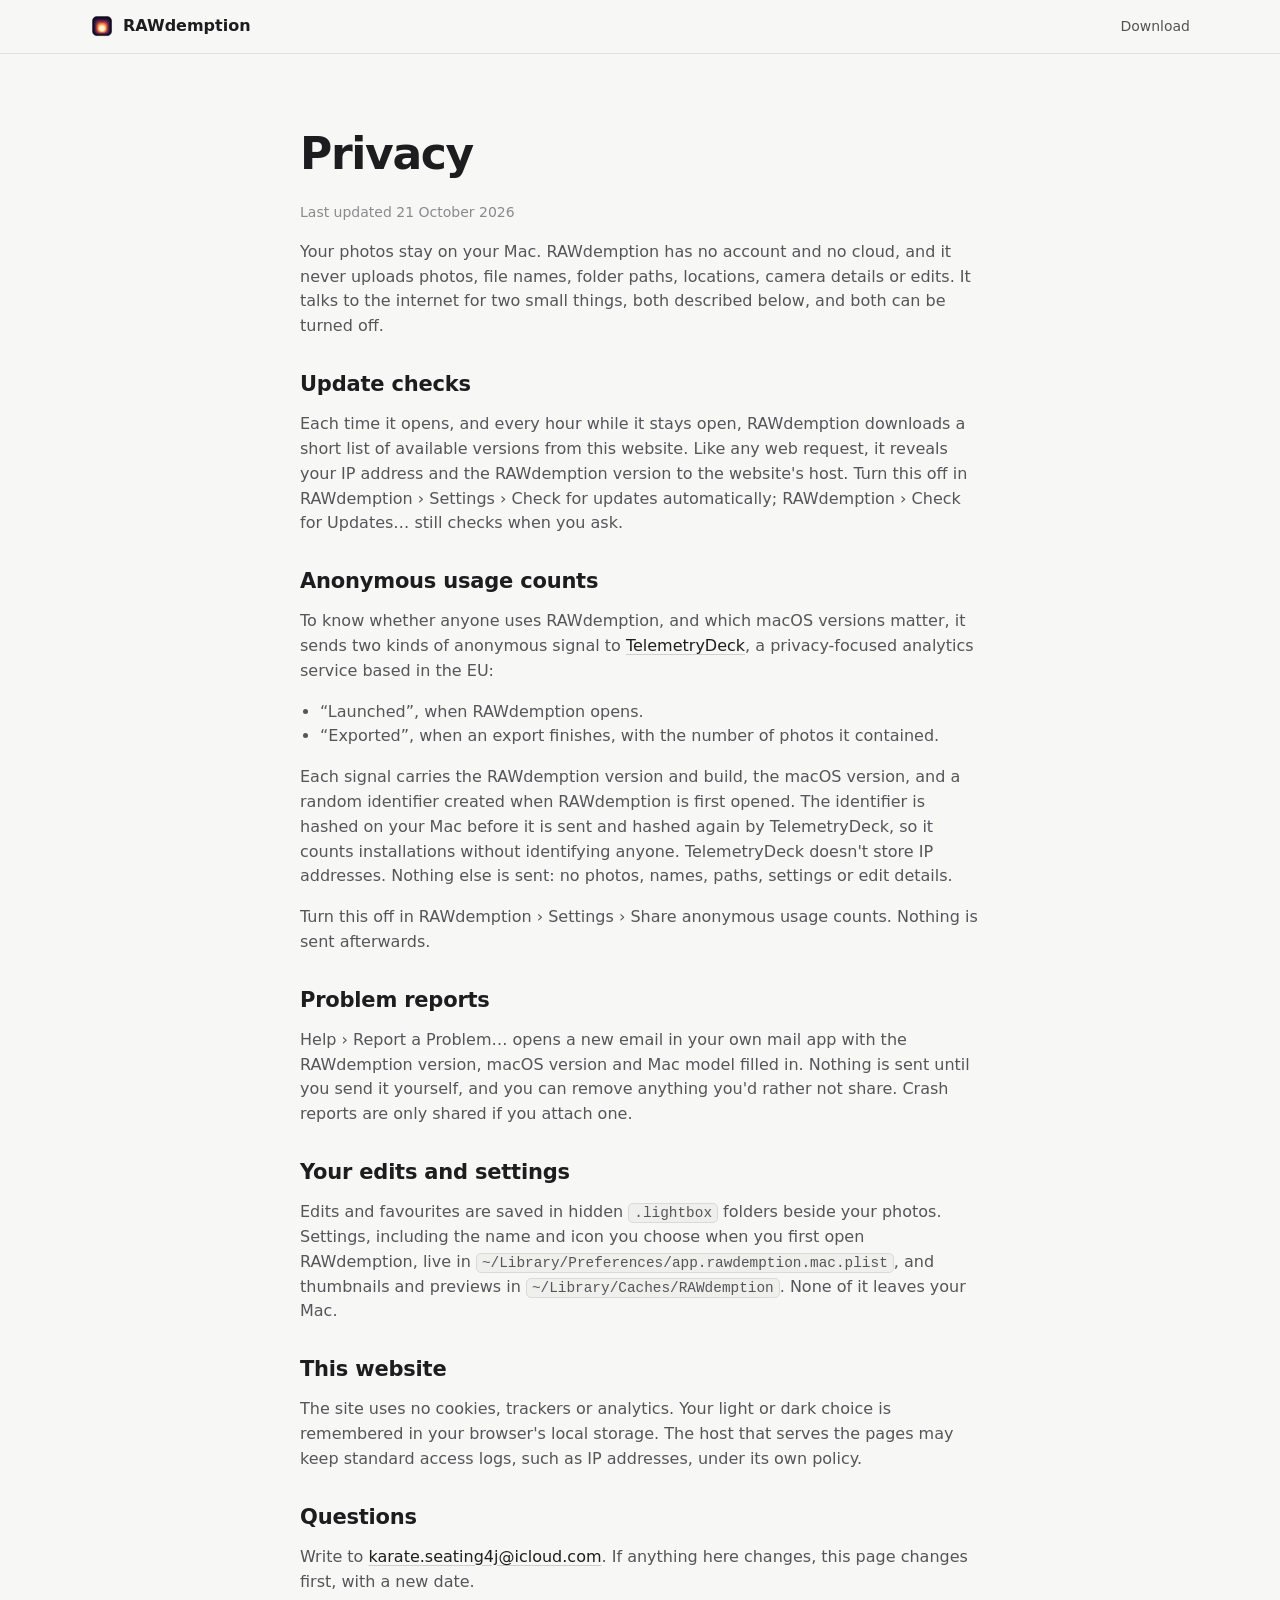
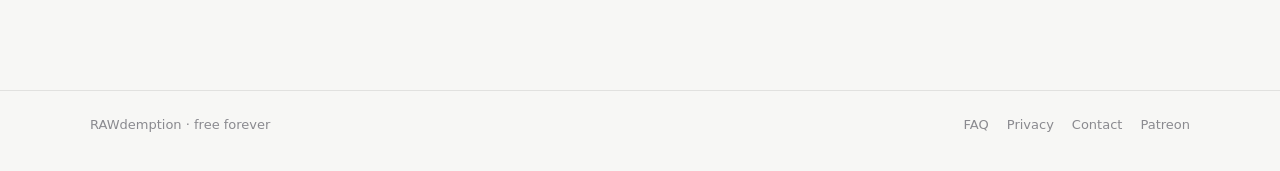
==== commit ee5fb992: "RAWdemption 0.9.10" ====
--- a/privacy.html
+++ b/privacy.html
@@ -9,7 +9,7 @@
   <script>
     try { const t = localStorage.getItem("theme"); if (t === "light" || t === "dark") document.documentElement.dataset.theme = t; } catch (e) {}
   </script>
-  <link rel="stylesheet" href="styles.css?v=4c919cba">
+  <link rel="stylesheet" href="styles.css?v=53da76fc">
 </head>
 <body>
 
@@ -60,8 +60,7 @@
       <a href="./#faq">FAQ</a>
       <a href="privacy.html">Privacy</a>
       <a href="mailto:karate.seating4j@icloud.com" data-link="contact">Contact</a>
-      <a href="https://ko-fi.com/rawdemption" data-link="support">Ko-fi</a>
-      <a href="#" data-link="patreon" hidden>Patreon</a>
+      <a href="https://www.patreon.com/rawdemption" data-link="patreon">Patreon</a>
     </div>
   </div>
 </footer>
--- a/styles.css
+++ b/styles.css
@@ -513,3 +513,72 @@
 .letter p.free + p.soft { margin-top: 20px; }
 /* The hero's second line: quieter than the claim above it. */
 .hero .lede .by { display: inline-block; margin-top: 6px; font-size: 0.8em; font-weight: 450; color: rgba(255, 242, 212, 0.72); }
+
+/* ---------- Made around you: the profile page, alive ---------- */
+.you-film { aspect-ratio: 16 / 10; }
+.you-film .cam { width: 1200px; height: 750px; transition: none; }
+.you-film .window { background: var(--w-panel); }
+.pf-scroll { position: absolute; left: 0; right: 0; top: 40px; padding: 26px 34px 40px; transition: transform 1.1s cubic-bezier(0.65, 0, 0.35, 1); }
+.pf-head { display: flex; align-items: center; gap: 16px; }
+.pf-avatar { width: 64px; height: 64px; border-radius: 50%; display: grid; place-items: center; flex: none;
+  background: linear-gradient(#545454, #212121); box-shadow: 0 2px 6px rgba(0, 0, 0, 0.25), inset 0 1px 0 rgba(255, 255, 255, 0.2); color: #ffeecc; }
+.pf-avatar svg { width: 30px; height: 30px; }
+.pf-greet { font-size: 26px; font-weight: 650; letter-spacing: -0.015em; min-height: 32px; }
+.pf-greet .caret { display: inline-block; width: 2px; height: 24px; margin-left: 2px; vertical-align: -3px; background: var(--brand); animation: pf-blink 1s steps(1) infinite; }
+@keyframes pf-blink { 50% { opacity: 0; } }
+.pf-date { color: var(--w-text-2); font-size: 13px; margin-top: 3px; }
+.pf-support { margin-left: auto; display: flex; gap: 8px; }
+.pf-support span { padding: 6px 12px; border-radius: 99px; font-size: 12px; font-weight: 600; background: var(--w-row); }
+.pf-support span.tip { background: var(--brand); color: #1a1a1a; }
+.pf-tabs { position: relative; display: inline-flex; margin-top: 24px; padding: 3px; border-radius: 9px; background: var(--w-row); }
+.pf-tabs b { position: relative; z-index: 1; padding: 5px 16px; font-size: 12px; font-weight: 500; color: var(--w-text-2); transition: color 0.3s; }
+.pf-tabs b.on { color: var(--w-text); font-weight: 600; }
+.pf-tabs i { position: absolute; top: 3px; bottom: 3px; border-radius: 7px; background: var(--w-sel); box-shadow: 0 1px 2px rgba(0, 0, 0, 0.12);
+  transition: left 0.55s var(--spring), width 0.55s var(--spring); }
+.pf-sum { margin-top: 18px; color: var(--w-text-2); font-size: 14px; min-height: 20px; transition: opacity 0.3s; }
+.pf-tiles { display: grid; grid-template-columns: repeat(4, 1fr); gap: 14px; margin-top: 18px; }
+.pf-tile { position: relative; padding: 16px; border-radius: 14px; background: var(--w-row); min-height: 116px; }
+.pf-tile .lbl { display: flex; align-items: center; gap: 6px; color: var(--w-text-2); font-size: 12px; font-weight: 500; }
+.pf-tile .lbl svg { width: 13px; height: 13px; }
+.pf-tile .num { font-size: 32px; font-weight: 650; margin-top: 6px; font-variant-numeric: tabular-nums; }
+.pf-tile .delta { font-size: 11px; margin-top: 4px; color: var(--green); min-height: 14px; }
+.pf-tile.fav .lbl svg { color: var(--heart); }
+.pf-burst { position: absolute; left: 22px; top: 18px; width: 0; height: 0; pointer-events: none; }
+.pf-burst svg { position: absolute; width: 12px; height: 12px; margin: -6px; color: var(--heart); animation: pf-pop 0.9s var(--ease) forwards; }
+@keyframes pf-pop { 0% { transform: translate(0, 0) scale(0.4); opacity: 1; } 100% { transform: translate(var(--dx), var(--dy)) scale(1.1); opacity: 0; } }
+.pf-row { display: grid; grid-template-columns: 1fr 1fr; gap: 18px; margin-top: 18px; }
+.pf-panel { padding: 18px; border-radius: 14px; background: var(--w-row); }
+.pf-panel h4 { margin: 0 0 8px; font-size: 13px; font-weight: 600; color: var(--w-text-2); }
+.pf-panel .insight { font-size: 13px; font-weight: 550; min-height: 18px; margin-bottom: 12px; transition: opacity 0.3s; }
+.pf-rank { position: relative; }
+.pf-rank .r { position: absolute; left: 0; right: 0; height: 42px; transition: top 0.8s var(--spring); }
+.pf-rank .r .top { display: flex; align-items: baseline; gap: 6px; font-size: 12.5px; }
+.pf-rank .r .top .star { color: var(--brand); font-size: 10px; opacity: 0; transition: opacity 0.3s; }
+.pf-rank .r.first .top .star { opacity: 1; } .pf-rank .r.first .top .nm { font-weight: 650; }
+.pf-rank .r .top .ct { margin-left: auto; color: var(--w-text-2); font-size: 11px; font-variant-numeric: tabular-nums; }
+.pf-rank .r .track { height: 6px; margin-top: 6px; border-radius: 3px; background: var(--w-hair); overflow: hidden; }
+.pf-rank .r .fill { height: 100%; border-radius: 3px; width: 0; background: var(--w-text-3); transition: width 0.9s var(--ease), background-color 0.4s; }
+.pf-rank .r.first .fill { background: var(--brand); }
+.pf-bands { display: flex; align-items: flex-end; gap: 10px; height: 96px; }
+.pf-bands div { flex: 1; display: flex; flex-direction: column; align-items: center; justify-content: flex-end; gap: 5px; height: 100%; }
+.pf-bands i { width: 100%; border-radius: 4px; background: var(--w-text-3); height: 3px; transition: height 0.8s var(--spring), background-color 0.4s; }
+.pf-bands i.top { background: var(--brand); }
+.pf-bands span { font-size: 10px; color: var(--w-text-2); }
+.pf-fav { font-size: 24px; font-weight: 650; margin-bottom: 8px; }
+.pf-fav small { font-size: 12px; font-weight: 400; color: var(--w-text-2); margin-left: 6px; }
+.pf-settings { display: grid; grid-template-columns: repeat(3, 1fr); gap: 10px; }
+.pf-settings div { padding: 9px 12px; border-radius: 10px; background: var(--w-sel); }
+.pf-settings b { display: block; font-size: 17px; } .pf-settings span { font-size: 11px; color: var(--w-text-2); }
+.pf-tags { display: flex; flex-wrap: wrap; gap: 6px; margin-top: 12px; min-height: 28px; }
+.pf-tags span { padding: 5px 10px; border-radius: 99px; font-size: 11.5px; font-weight: 500; border: 1px solid color-mix(in srgb, var(--brand) 45%, transparent);
+  background: color-mix(in srgb, var(--brand) 14%, transparent); animation: pf-tag 0.5s var(--spring) both; }
+@keyframes pf-tag { from { transform: scale(0.6); opacity: 0; } }
+.pf-hours { display: flex; align-items: flex-end; gap: 3px; height: 70px; }
+.pf-hours i { flex: 1; border-radius: 2px; height: 2px; transition: height 0.8s var(--ease), background-color 0.4s; }
+.pf-axis { display: flex; justify-content: space-between; font-size: 9.5px; color: var(--w-text-2); margin-top: 6px; }
+.pf-miles { display: grid; grid-template-columns: repeat(3, 1fr); gap: 16px; }
+.pf-miles div { display: flex; gap: 10px; align-items: flex-start; }
+.pf-miles svg { width: 16px; height: 16px; color: var(--brand); flex: none; margin-top: 2px; }
+.pf-miles b { display: block; font-size: 15px; font-variant-numeric: tabular-nums; } .pf-miles span { font-size: 11px; color: var(--w-text-2); }
+.supporter-note { margin: 10px 0 0; color: var(--text-3); font-size: 13px; max-width: 620px; }
+.supporter-note a { color: var(--text-2); text-decoration: underline; text-decoration-color: var(--hairline-strong); text-underline-offset: 3px; }
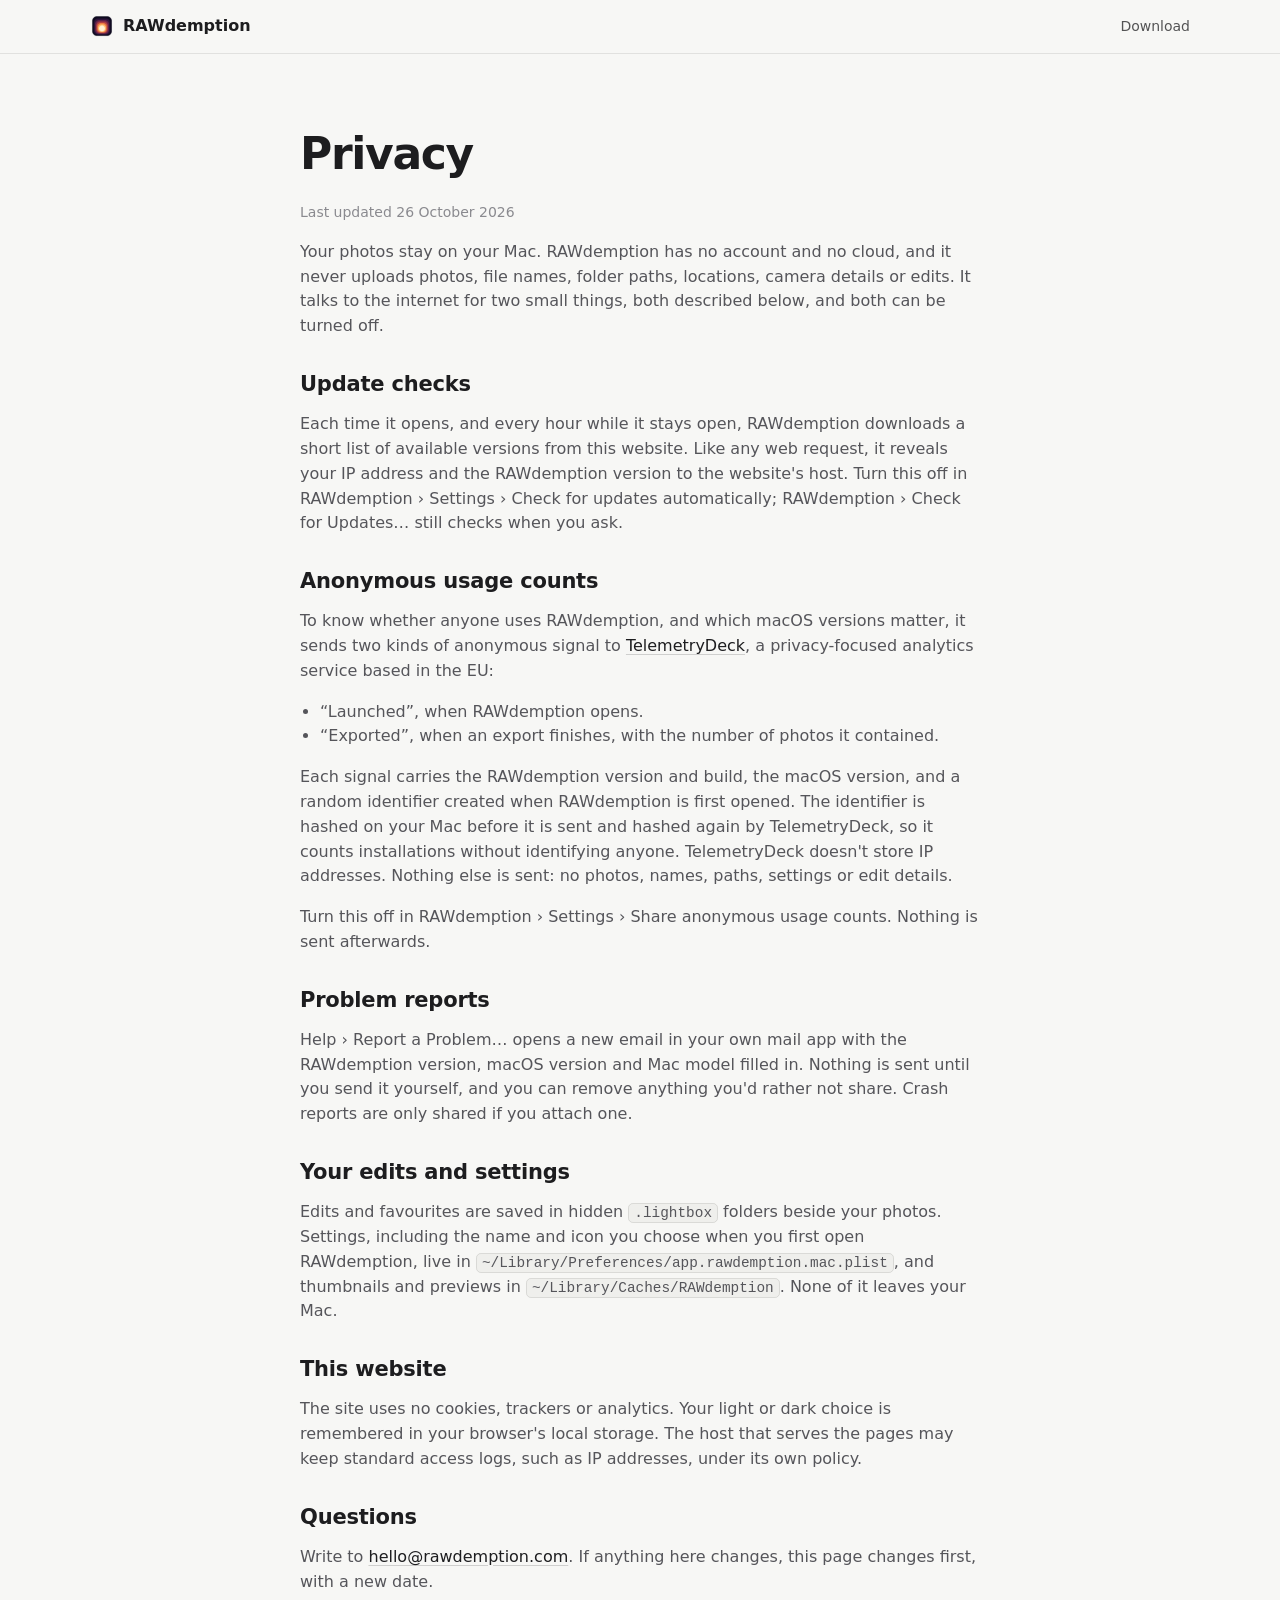
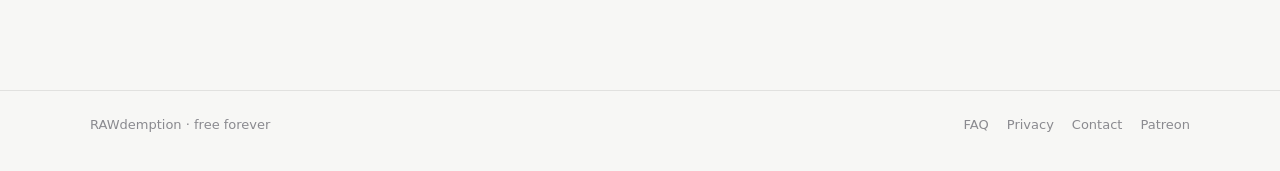
==== commit 132c76e7: "RAWdemption 0.9.21" ====
--- a/privacy.html
+++ b/privacy.html
@@ -9,7 +9,7 @@
   <script>
     try { const t = localStorage.getItem("theme"); if (t === "light" || t === "dark") document.documentElement.dataset.theme = t; } catch (e) {}
   </script>
-  <link rel="stylesheet" href="styles.css?v=53da76fc">
+  <link rel="stylesheet" href="styles.css?v=a487a053">
 </head>
 <body>
 
@@ -23,7 +23,7 @@
 <main class="doc">
   <div class="wrap">
     <h1>Privacy</h1>
-    <p class="updated">Last updated 21 October 2026</p>
+    <p class="updated">Last updated 26 October 2026</p>
 
     <p>Your photos stay on your Mac. RAWdemption has no account and no cloud, and it never uploads photos, file names, folder paths, locations, camera details or edits. It talks to the internet for two small things, both described below, and both can be turned off.</p>
 
@@ -49,7 +49,7 @@
     <p>The site uses no cookies, trackers or analytics. Your light or dark choice is remembered in your browser's local storage. The host that serves the pages may keep standard access logs, such as IP addresses, under its own policy.</p>
 
     <h2>Questions</h2>
-    <p><span data-needs="contact">Write to <a class="addr" href="mailto:karate.seating4j@icloud.com" data-link="contact">karate.seating4j@icloud.com</a>. </span>If anything here changes, this page changes first, with a new date.</p>
+    <p><span data-needs="contact">Write to <a class="addr" href="mailto:hello@rawdemption.com" data-link="contact">hello@rawdemption.com</a>. </span>If anything here changes, this page changes first, with a new date.</p>
   </div>
 </main>
 
@@ -59,7 +59,7 @@
     <div class="links">
       <a href="./#faq">FAQ</a>
       <a href="privacy.html">Privacy</a>
-      <a href="mailto:karate.seating4j@icloud.com" data-link="contact">Contact</a>
+      <a href="mailto:hello@rawdemption.com" data-link="contact">Contact</a>
       <a href="https://www.patreon.com/rawdemption" data-link="patreon">Patreon</a>
     </div>
   </div>
--- a/styles.css
+++ b/styles.css
@@ -507,16 +507,31 @@
 .cmd code { flex: 1; min-width: 0; overflow-x: auto; white-space: nowrap; background: none; border: 0; padding: 0; font-size: 13.5px; }
 .cmd .copy { flex: none; padding: 6px 12px; border-radius: 7px; background: var(--btn); color: var(--btn-ink); font-size: 13px; font-weight: 600; }
 .cmd .copy.done-copy { background: var(--green); color: #fff; }
-.why-cmd { margin-top: 6px; color: var(--text-3); font-size: 13px; max-width: 680px; }
-.why-cmd a { color: var(--text-2); text-decoration: underline; text-decoration-color: var(--hairline-strong); text-underline-offset: 3px; }
-.why-cmd code { font-size: 12px; }
+/* Three ways to install, one shown at a time */
+.ways { display: inline-flex; gap: 2px; margin-top: 28px; padding: 3px; border-radius: 10px; background: var(--page-2); border: 1px solid var(--hairline); }
+.ways button { padding: 7px 16px; border-radius: 7px; color: var(--text-2); font-size: 14px; font-weight: 500; transition: background-color 0.2s var(--ease), color 0.2s; }
+.ways button:hover { color: var(--text); }
+.ways button[aria-selected="true"] { background: var(--card); color: var(--text); box-shadow: 0 1px 3px rgba(0, 0, 0, 0.1); }
+.way { max-width: 680px; margin-top: 18px; }
+.way[hidden] { display: none; }
+.way > p { margin: 0 0 4px; }
+.way .install { margin-top: 0; }
+.way-note { margin-top: 12px !important; color: var(--text-2); font-size: 14px; }
+.way a, .install-why a { color: var(--text); text-decoration: underline; text-decoration-color: var(--hairline-strong); text-underline-offset: 3px; }
+.way a:hover, .install-why a:hover { text-decoration-color: var(--brand); }
+.way-note code.sha { font-size: 11.5px; word-break: break-all; }
+.install-why { max-width: 680px; margin-top: 28px; padding: 16px 20px; border-radius: 12px; background: var(--page-2); border: 1px solid var(--hairline); color: var(--text-2); font-size: 14px; }
+.install-why p { margin: 0; }
+.install-why p + p { margin-top: 8px; }
+.install-why b { color: var(--text); font-weight: 600; }
 .letter p.free + p.soft { margin-top: 20px; }
 /* The hero's second line: quieter than the claim above it. */
 .hero .lede .by { display: inline-block; margin-top: 6px; font-size: 0.8em; font-weight: 450; color: rgba(255, 242, 212, 0.72); }
 
 /* ---------- Made around you: the profile page, alive ---------- */
-.you-film { aspect-ratio: 16 / 10; }
-.you-film .cam { width: 1200px; height: 750px; transition: none; }
+/* Tall, so the finished profile fits in one frame. */
+.you-film { aspect-ratio: 1200 / 1350; width: min(100%, 860px); }
+.you-film .cam { width: 1200px; height: 1350px; transition: none; }
 .you-film .window { background: var(--w-panel); }
 .pf-scroll { position: absolute; left: 0; right: 0; top: 40px; padding: 26px 34px 40px; transition: transform 1.1s cubic-bezier(0.65, 0, 0.35, 1); }
 .pf-head { display: flex; align-items: center; gap: 16px; }
@@ -582,3 +597,36 @@
 .pf-miles b { display: block; font-size: 15px; font-variant-numeric: tabular-nums; } .pf-miles span { font-size: 11px; color: var(--w-text-2); }
 .supporter-note { margin: 10px 0 0; color: var(--text-3); font-size: 13px; max-width: 620px; }
 .supporter-note a { color: var(--text-2); text-decoration: underline; text-decoration-color: var(--hairline-strong); text-underline-offset: 3px; }
+
+/* ---------- Where you are: the nav and the side index mark the section in view ---------- */
+.nav-links a.on { opacity: 1; }
+/* Just beside the content column (1100 px wide), labels to its right, so it reads with the page */
+.rail { position: fixed; left: calc(50% + 574px); top: 50%; transform: translateY(-50%); z-index: 40; display: flex; flex-direction: column; gap: 2px;
+  opacity: 0; pointer-events: none; transition: opacity 0.4s var(--ease); }
+.rail.show { opacity: 1; pointer-events: auto; }
+.rail a { display: flex; align-items: center; gap: 10px; height: 26px; color: var(--text-3); font-size: 12.5px; }
+.rail a::before { content: ""; flex: none; width: 14px; height: 2px; border-radius: 1px; background: var(--hairline-strong); transition: width 0.3s var(--ease), background-color 0.3s; }
+.rail a span { white-space: nowrap; opacity: 0; transform: translateX(-6px); transition: opacity 0.25s var(--ease), transform 0.25s var(--ease), color 0.2s; }
+.rail:hover a span, .rail a.on span { opacity: 1; transform: none; }
+.rail a:hover, .rail a.on { color: var(--text); }
+.rail a.on::before { width: 26px; background: var(--brand); }
+@media (max-width: 1399px) { .rail { display: none; } }
+
+/* ---------- What's next ---------- */
+.road { display: grid; grid-template-columns: repeat(3, 1fr); gap: 14px; margin-top: 30px; }
+@media (max-width: 960px) { .road { grid-template-columns: repeat(2, 1fr); } }
+@media (max-width: 640px) { .road { grid-template-columns: 1fr; } }
+.road article { padding: 20px 20px 22px; border-radius: 14px; background: var(--card); border: 1px solid var(--hairline); }
+.road h3 { margin: 0; font-size: 16px; font-weight: 600; display: flex; align-items: center; gap: 8px; }
+.road h3 svg { width: 15px; height: 15px; color: var(--brand); flex: none; }
+.road p { margin: 6px 0 0; color: var(--text-2); font-size: 14px; line-height: 1.5; }
+.road article.voice { border-color: color-mix(in srgb, var(--brand) 45%, var(--hairline)); }
+.releases { margin-top: 34px; max-width: 720px; }
+.releases h3 { margin: 0 0 10px; font-size: 13px; font-weight: 600; letter-spacing: 0.06em; text-transform: uppercase; color: var(--text-3); }
+.releases ol { list-style: none; margin: 0; padding: 0; border-top: 1px solid var(--hairline); }
+.releases ol > li { padding: 12px 0; border-bottom: 1px solid var(--hairline); }
+.rel-head { display: flex; justify-content: space-between; gap: 16px; font-size: 14px; }
+.rel-head span { color: var(--text-3); font-size: 13px; }
+.releases ul { margin: 4px 0 0; padding-left: 18px; color: var(--text-2); font-size: 14px; }
+.aim { margin: 34px 0 0; font-size: 18px; font-weight: 550; letter-spacing: -0.01em; max-width: 640px; }
+#future .row { display: flex; gap: 10px; flex-wrap: wrap; margin-top: 18px; }
